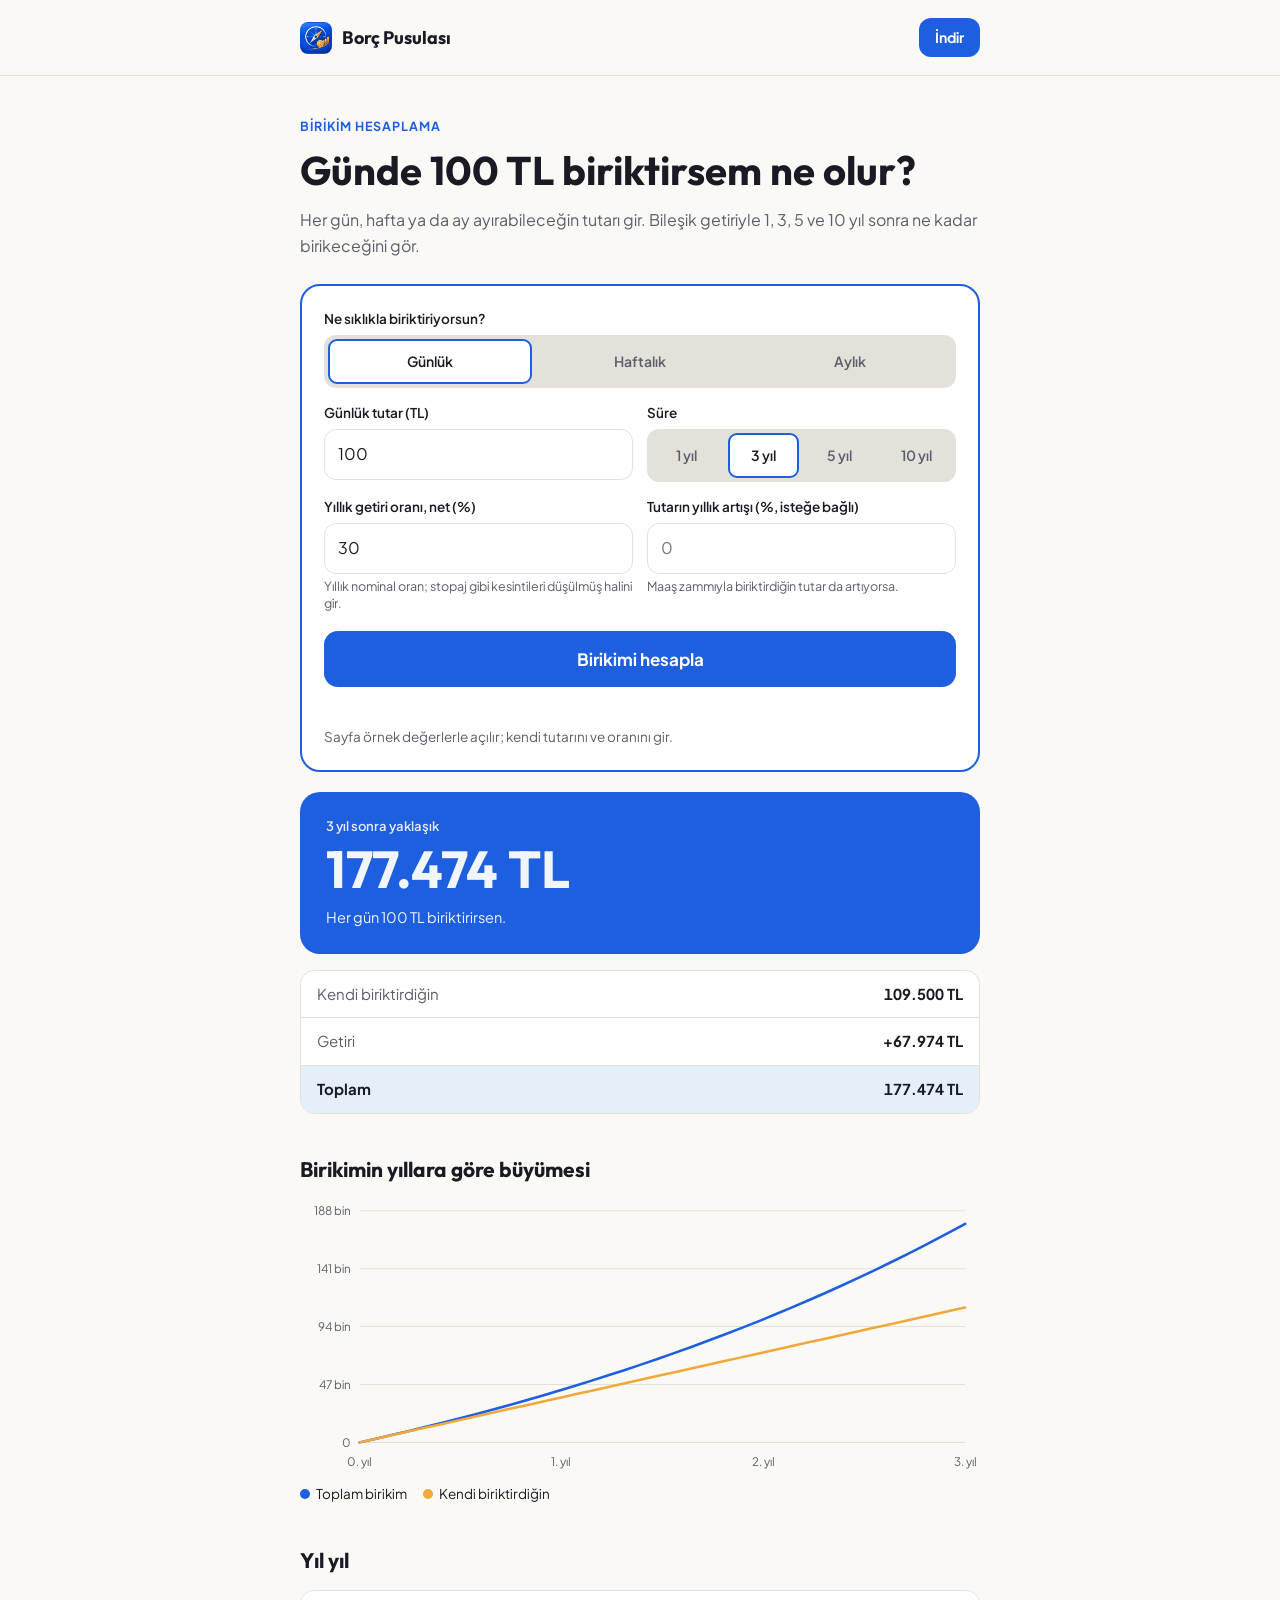
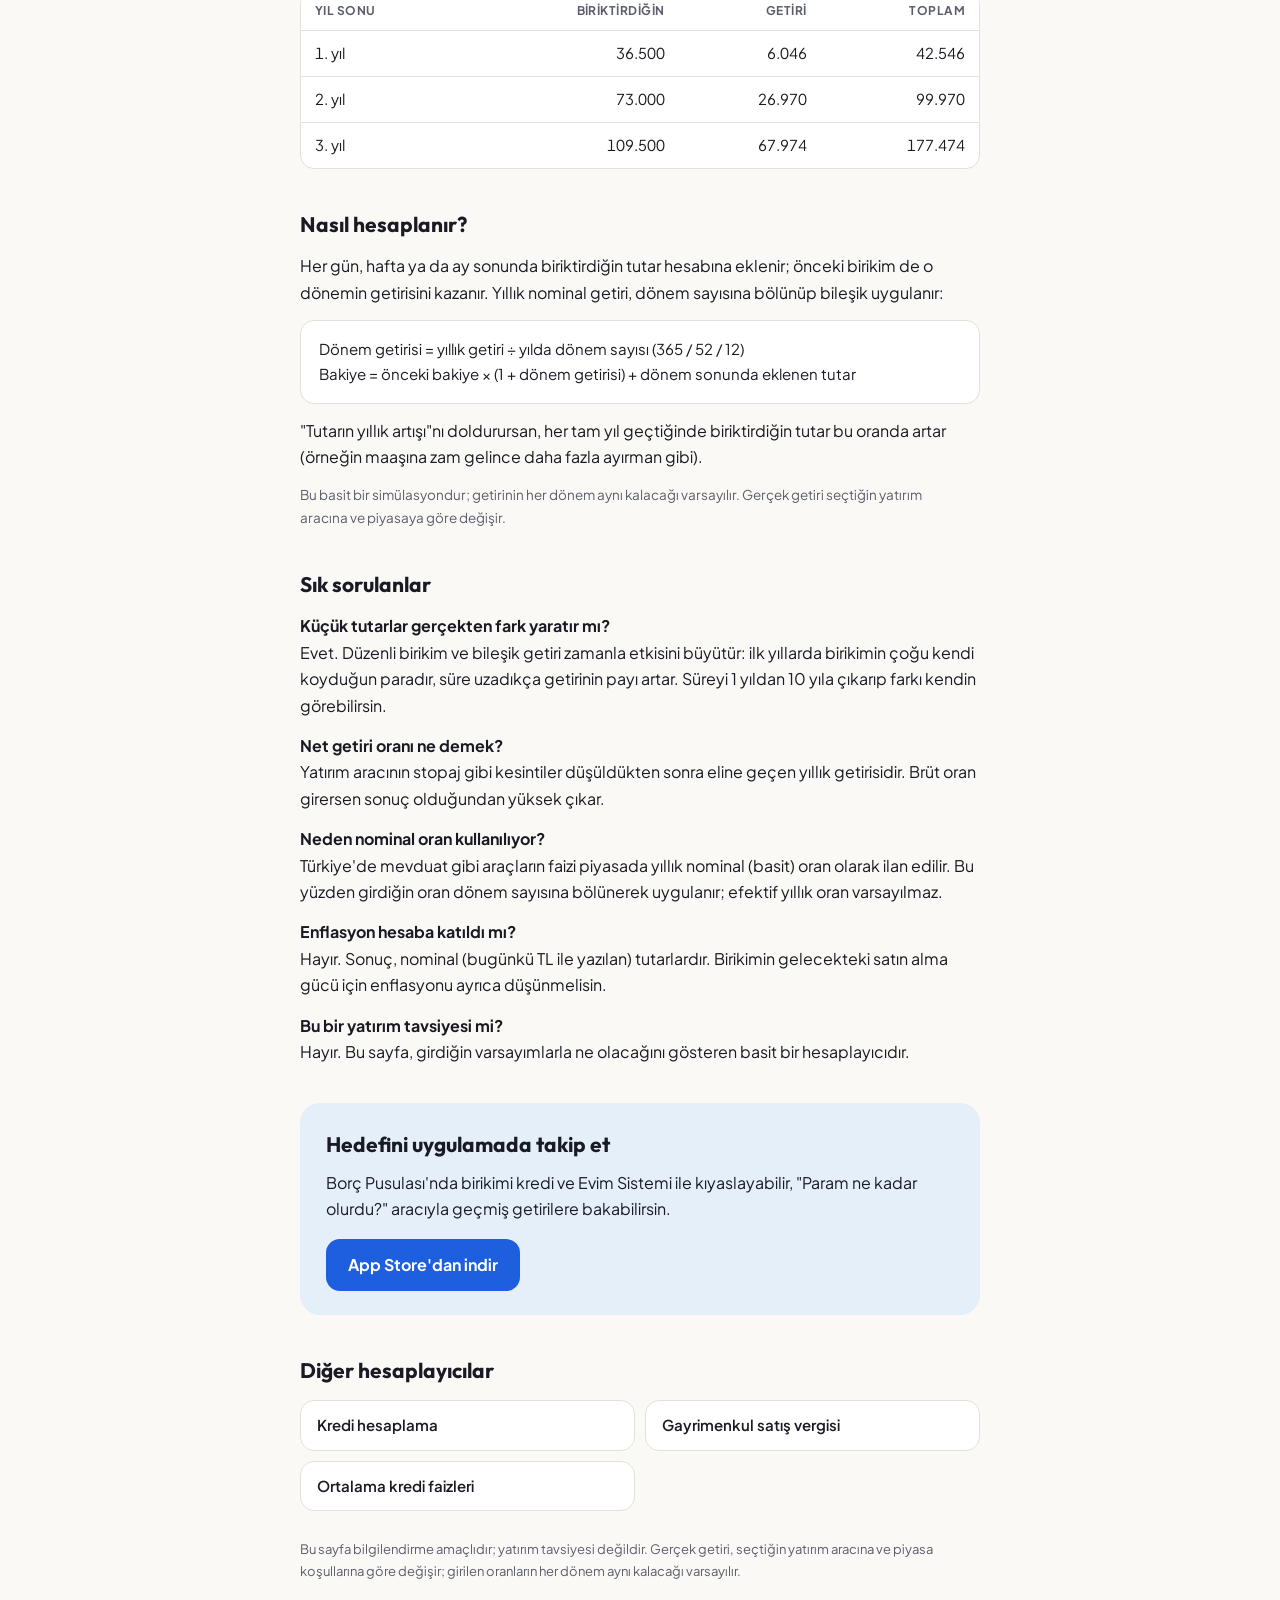
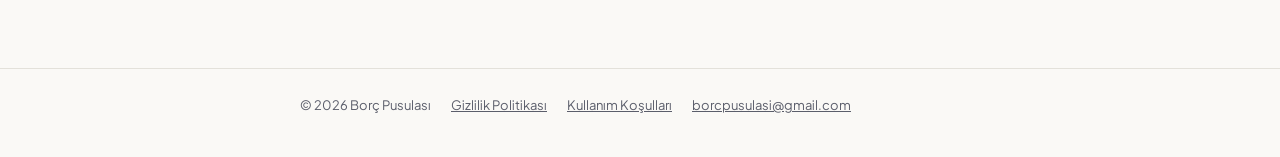
==== biriktirsem-ne-olur/index.html @ 0c84ce23 "Add free calculator pages: loan, property sale tax, savings, average credit rates Co-Authored-By: Cl" ====
<!doctype html>
<html lang="tr">
<head>
<meta charset="utf-8">
<meta name="viewport" content="width=device-width, initial-scale=1">
<title>Biriktirsem ne olur? Günlük, haftalık, aylık birikim hesaplama | Borç Pusulası</title>
<meta name="description" content="Günlük, haftalık ya da aylık biriktirdiğin küçük tutarın bileşik getiriyle 1, 3, 5 ve 10 yıl sonra ne kadar olacağını hesapla. Grafik ve yıl yıl tablo.">
<link rel="canonical" href="https://borcpusulasi.com/biriktirsem-ne-olur/">
<meta property="og:type" content="website">
<meta property="og:title" content="Biriktirsem ne olur? Birikim hesaplama">
<meta property="og:description" content="Günlük, haftalık ya da aylık biriktirdiğin küçük tutarın bileşik getiriyle 1, 3, 5 ve 10 yıl sonra ne kadar olacağını hesapla. Grafik ve yıl yıl tablo.">
<meta property="og:url" content="https://borcpusulasi.com/biriktirsem-ne-olur/">
<meta property="og:image" content="https://borcpusulasi.com/img/share.jpg">
<meta property="og:locale" content="tr_TR">
<link rel="icon" type="image/png" href="/favicon.png">
<link rel="apple-touch-icon" href="/img/apple-touch-icon.png">
<meta name="theme-color" content="#1E5FE0">
<link rel="stylesheet" href="/css/tools.css">
<script type="application/ld+json">{"@context":"https://schema.org","@type":"FAQPage","mainEntity":[{"@type":"Question","name":"Küçük tutarlar gerçekten fark yaratır mı?","acceptedAnswer":{"@type":"Answer","text":"Evet. Düzenli birikim ve bileşik getiri zamanla etkisini büyütür: ilk yıllarda birikimin çoğu kendi koyduğun paradır, süre uzadıkça getirinin payı artar. Süreyi 1 yıldan 10 yıla çıkarıp farkı kendin görebilirsin."}},{"@type":"Question","name":"Net getiri oranı ne demek?","acceptedAnswer":{"@type":"Answer","text":"Yatırım aracının stopaj gibi kesintiler düşüldükten sonra eline geçen yıllık getirisidir. Brüt oran girersen sonuç olduğundan yüksek çıkar."}},{"@type":"Question","name":"Neden nominal oran kullanılıyor?","acceptedAnswer":{"@type":"Answer","text":"Türkiye'de mevduat gibi araçların faizi piyasada yıllık nominal (basit) oran olarak ilan edilir. Bu yüzden girdiğin oran dönem sayısına bölünerek uygulanır; efektif yıllık oran varsayılmaz."}},{"@type":"Question","name":"Enflasyon hesaba katıldı mı?","acceptedAnswer":{"@type":"Answer","text":"Hayır. Sonuç, nominal (bugünkü TL ile yazılan) tutarlardır. Birikimin gelecekteki satın alma gücü için enflasyonu ayrıca düşünmelisin."}},{"@type":"Question","name":"Bu bir yatırım tavsiyesi mi?","acceptedAnswer":{"@type":"Answer","text":"Hayır. Bu sayfa, girdiğin varsayımlarla ne olacağını gösteren basit bir hesaplayıcıdır."}}]}</script>
<script data-goatcounter="https://borcpusulasi.goatcounter.com/count" async src="//gc.zgo.at/count.js"></script>
</head>
<body>
<div class="top"><div class="wrap"><a class="brand" href="/"><img src="/img/icon-112.png" alt="" width="32" height="32">Borç Pusulası</a><a class="get" href="https://apps.apple.com/tr/app/bor%C3%A7-pusulas%C4%B1-kredi-evim/id6811901426?l=tr" data-goatcounter-click="top-biriktirsem-ne-olur" data-goatcounter-title="İndir (biriktirsem-ne-olur)">İndir</a></div></div>
<main>
  <div class="wrap">
    <p class="kicker">Birikim hesaplama</p>
    <h1>Günde 100 TL biriktirsem ne olur?</h1>
    <p class="lead">Her gün, hafta ya da ay ayırabileceğin tutarı gir. Bileşik getiriyle 1, 3, 5 ve 10 yıl sonra ne kadar birikeceğini gör.</p>

    <form class="tool" id="f" onsubmit="return false" novalidate>
      <div class="fields">
        <div class="full">
          <label id="lPer">Ne sıklıkla biriktiriyorsun?</label>
          <div class="seg" id="per" role="group" aria-labelledby="lPer">
            <button type="button" data-v="daily" aria-pressed="true">Günlük</button>
            <button type="button" data-v="weekly" aria-pressed="false">Haftalık</button>
            <button type="button" data-v="monthly" aria-pressed="false">Aylık</button>
          </div>
        </div>
        <div>
          <label for="amt" id="amtL">Günlük tutar (TL)</label>
          <input id="amt" type="text" inputmode="numeric" autocomplete="off" value="100">
        </div>
        <div>
          <label id="lYr">Süre</label>
          <div class="seg" id="yr" role="group" aria-labelledby="lYr">
            <button type="button" data-v="1" aria-pressed="false">1 yıl</button>
            <button type="button" data-v="3" aria-pressed="true">3 yıl</button>
            <button type="button" data-v="5" aria-pressed="false">5 yıl</button>
            <button type="button" data-v="10" aria-pressed="false">10 yıl</button>
          </div>
        </div>
        <div>
          <label for="ret">Yıllık getiri oranı, net (%)</label>
          <input id="ret" type="text" inputmode="decimal" autocomplete="off" value="30">
          <span class="hint">Yıllık nominal oran; stopaj gibi kesintileri düşülmüş halini gir.</span>
        </div>
        <div>
          <label for="gro">Tutarın yıllık artışı (%, isteğe bağlı)</label>
          <input id="gro" type="text" inputmode="decimal" autocomplete="off" placeholder="0">
          <span class="hint">Maaş zammıyla biriktirdiğin tutar da artıyorsa.</span>
        </div>
      </div>
      <button class="btn calc" type="submit">Birikimi hesapla</button>
      <p class="err" id="err" role="alert"></p>
      <p class="note" style="margin:8px 0 0">Sayfa örnek değerlerle açılır; kendi tutarını ve oranını gir.</p>
    </form>

    <div class="result" id="res">
      <div class="answer">
        <p class="lbl" id="aLbl"></p>
        <p class="big" id="aBig"></p>
        <p id="aSub"></p>
      </div>
      <div class="kv" id="kv"></div>

      <h2>Birikimin yıllara göre büyümesi</h2>
      <svg class="chart" id="chart" role="img" aria-label="Birikimin yıllara göre büyümesi grafiği"></svg>
      <div class="legend"><span><i style="background:var(--blue)"></i>Toplam birikim</span><span><i style="background:var(--gold)"></i>Kendi biriktirdiğin</span></div>

      <h2>Yıl yıl</h2>
      <div class="tablewrap">
        <table>
          <thead><tr><th>Yıl sonu</th><th>Biriktirdiğin</th><th>Getiri</th><th>Toplam</th></tr></thead>
          <tbody id="yrows"></tbody>
        </table>
      </div>
    </div>

    <h2>Nasıl hesaplanır?</h2>
    <p>Her gün, hafta ya da ay sonunda biriktirdiğin tutar hesabına eklenir; önceki birikim de o dönemin getirisini kazanır. Yıllık nominal getiri, dönem sayısına bölünüp bileşik uygulanır:</p>
    <div class="formula">Dönem getirisi = yıllık getiri ÷ yılda dönem sayısı (365 / 52 / 12)<br>Bakiye = önceki bakiye × (1 + dönem getirisi) + dönem sonunda eklenen tutar</div>
    <p>"Tutarın yıllık artışı"nı doldurursan, her tam yıl geçtiğinde biriktirdiğin tutar bu oranda artar (örneğin maaşına zam gelince daha fazla ayırman gibi).</p>
    <p class="note">Bu basit bir simülasyondur; getirinin her dönem aynı kalacağı varsayılır. Gerçek getiri seçtiğin yatırım aracına ve piyasaya göre değişir.</p>

    <h2>Sık sorulanlar</h2>
    <p><strong>Küçük tutarlar gerçekten fark yaratır mı?</strong><br>Evet. Düzenli birikim ve bileşik getiri zamanla etkisini büyütür: ilk yıllarda birikimin çoğu kendi koyduğun paradır, süre uzadıkça getirinin payı artar. Süreyi 1 yıldan 10 yıla çıkarıp farkı kendin görebilirsin.</p>
    <p><strong>Net getiri oranı ne demek?</strong><br>Yatırım aracının stopaj gibi kesintiler düşüldükten sonra eline geçen yıllık getirisidir. Brüt oran girersen sonuç olduğundan yüksek çıkar.</p>
    <p><strong>Neden nominal oran kullanılıyor?</strong><br>Türkiye'de mevduat gibi araçların faizi piyasada yıllık nominal (basit) oran olarak ilan edilir. Bu yüzden girdiğin oran dönem sayısına bölünerek uygulanır; efektif yıllık oran varsayılmaz.</p>
    <p><strong>Enflasyon hesaba katıldı mı?</strong><br>Hayır. Sonuç, nominal (bugünkü TL ile yazılan) tutarlardır. Birikimin gelecekteki satın alma gücü için enflasyonu ayrıca düşünmelisin.</p>
    <p><strong>Bu bir yatırım tavsiyesi mi?</strong><br>Hayır. Bu sayfa, girdiğin varsayımlarla ne olacağını gösteren basit bir hesaplayıcıdır.</p>

    <div class="cta">
      <h2>Hedefini uygulamada takip et</h2>
      <p>Borç Pusulası'nda birikimi kredi ve Evim Sistemi ile kıyaslayabilir, "Param ne kadar olurdu?" aracıyla geçmiş getirilere bakabilirsin.</p>
      <a class="btn" href="https://apps.apple.com/tr/app/bor%C3%A7-pusulas%C4%B1-kredi-evim/id6811901426?l=tr" data-goatcounter-click="cta-biriktirsem-ne-olur" data-goatcounter-title="App Store (biriktirsem-ne-olur)">App Store'dan indir</a>
    </div>

    <h2>Diğer hesaplayıcılar</h2>
    <div class="related">
        <a href="/kredi-hesaplama/">Kredi hesaplama</a>
        <a href="/gayrimenkul-satis-vergisi/">Gayrimenkul satış vergisi</a>
        <a href="/ortalama-kredi-faizleri/">Ortalama kredi faizleri</a>
    </div>

    <p class="legal">Bu sayfa bilgilendirme amaçlıdır; yatırım tavsiyesi değildir. Gerçek getiri, seçtiğin yatırım aracına ve piyasa koşullarına göre değişir; girilen oranların her dönem aynı kalacağı varsayılır.</p>
  </div>
</main>
<footer>
  <div class="wrap">
    <span>© 2026 Borç Pusulası</span>
    <a href="/gizlilik/">Gizlilik Politikası</a>
    <a href="/kosullar/">Kullanım Koşulları</a>
    <a href="mailto:borcpusulasi@gmail.com">borcpusulasi@gmail.com</a>
  </div>
</footer>
<script src="/js/tools.js"></script>
<script>
(function () {
  var $ = BP.byId, period = 'daily', years = 3;
  BP.money($('amt'));
  var LABEL = { daily: 'Günlük tutar (TL)', weekly: 'Haftalık tutar (TL)', monthly: 'Aylık tutar (TL)' };
  var PER_TXT = { daily: 'gün', weekly: 'hafta', monthly: 'ay' };
  BP.seg($('per'), function (v) { period = v; $('amtL').textContent = LABEL[v]; calc(); });
  BP.seg($('yr'), function (v) { years = Number(v); calc(); });
  function row(k, v, cls) { return '<div' + (cls ? ' class="' + cls + '"' : '') + '><span class="k">' + k + '</span><span class="v">' + v + '</span></div>'; }
  function calc() {
    var amt = BP.num($('amt').value), ret = BP.num($('ret').value), gro = BP.num($('gro').value) || 0;
    var err = $('err'), res = $('res'); err.textContent = '';
    if (!(amt > 0) || !(ret >= 0)) { res.classList.remove('on'); err.textContent = 'Tutarı ve yıllık getiri oranını gir.'; return; }
    if (ret > 500 || gro > 500) { res.classList.remove('on'); err.textContent = 'Oranlar çok yüksek görünüyor.'; return; }
    var R = BP.accumulate(amt, period, ret, gro, years);
    $('aLbl').textContent = years + ' yıl sonra yaklaşık';
    $('aBig').textContent = BP.tl(R.futureValue);
    $('aSub').textContent = 'Her ' + PER_TXT[period] + ' ' + BP.tl(amt) + ' biriktirirsen.';
    $('kv').innerHTML = row('Kendi biriktirdiğin', BP.tl(R.contributed)) + row('Getiri', '+' + BP.tl(R.growth)) + row('Toplam', BP.tl(R.futureValue), 'tot');
    var tot = R.series.map(function (p) { return [p.year, p.balance]; }), own = R.series.map(function (p) { return [p.year, p.contributed]; });
    BP.lineChart($('chart'), [{ color: 'var(--blue)', points: tot }, { color: 'var(--gold)', points: own }], {
      yMin: 0,
      yFmt: function (v) { return v >= 1e6 ? BP.fmt(v / 1e6, 1) + ' Mn' : v >= 1e3 ? BP.fmt(v / 1e3, 0) + ' bin' : BP.fmt(v, 0); },
      xTicks: function (a, b) { var t = []; for (var y = 0; y <= b; y += b > 5 ? 2 : 1) t.push({ x: y, label: y + '. yıl' }); return t; }
    });
    $('yrows').innerHTML = R.series.filter(function (p) { return p.year >= 1 && p.year === Math.floor(p.year); }).map(function (p) {
      return '<tr><td>' + p.year + '. yıl</td><td>' + BP.fmt(p.contributed) + '</td><td>' + BP.fmt(p.balance - p.contributed) + '</td><td>' + BP.fmt(p.balance) + '</td></tr>';
    }).join('');
    res.classList.add('on');
  }
  $('f').addEventListener('submit', function () { calc(); $('res').scrollIntoView({ behavior: 'smooth', block: 'start' }); });
  ['amt', 'ret', 'gro'].forEach(function (id) { $(id).addEventListener('input', function () { if ($('res').classList.contains('on')) calc(); }); });
  calc();
})();
</script>
</body>
</html>
---- css/tools.css ----
@font-face { font-family: 'Outfit'; src: url(/fonts/Outfit_700Bold.ttf) format('truetype'); font-weight: 700; font-display: swap; }
@font-face { font-family: 'Jakarta'; src: url(/fonts/PlusJakartaSans_400Regular.ttf) format('truetype'); font-weight: 400; font-display: swap; }
@font-face { font-family: 'Jakarta'; src: url(/fonts/PlusJakartaSans_600SemiBold.ttf) format('truetype'); font-weight: 600; font-display: swap; }
@font-face { font-family: 'Jakarta'; src: url(/fonts/PlusJakartaSans_700Bold.ttf) format('truetype'); font-weight: 700; font-display: swap; }
:root { --bg:#FAF9F6; --surface:#FFFFFF; --ink:#191A23; --ink-soft:#5B5E6B; --blue:#1E5FE0; --blue-soft:#E4EFF9; --gold:#F2A93B; --gold-ink:#A95F08; --gold-soft:#F6E4B9; --red:#B8323F; --green:#1B7F4B; --line:#E3E1DA; --field:#FFFFFF; }
@media (prefers-color-scheme: dark) {
  :root { --bg:#121212; --surface:#1A1A1A; --ink:#FFFFFF; --ink-soft:#A8A8A8; --blue:#3F7CE8; --blue-soft:#1F2C45; --gold-ink:#F2A93B; --gold-soft:#3A2F18; --red:#E4707B; --green:#4CC38A; --line:#2B2B2B; --field:#121212; }
}
* { box-sizing: border-box; }
body { margin:0; background:var(--bg); color:var(--ink); font-family:'Jakarta', -apple-system, 'Segoe UI', sans-serif; line-height:1.65; -webkit-font-smoothing:antialiased; }
a { color: var(--blue); }
.wrap { max-width: 720px; margin: 0 auto; padding-inline: 20px; }
.top { padding-block: 18px; border-bottom: 1px solid var(--line); }
.top .wrap { display:flex; align-items:center; justify-content:space-between; gap:12px; }
.top a.brand { display:inline-flex; align-items:center; gap:10px; color:var(--ink); text-decoration:none; font-family:'Outfit', sans-serif; font-weight:700; font-size:18px; }
.top img { width:32px; height:32px; border-radius:8px; }
.top a.get { font-size:14px; font-weight:700; text-decoration:none; background:var(--blue); color:#fff; padding:8px 16px; border-radius:12px; white-space:nowrap; }
main { padding-block: 40px 72px; }
.kicker { font-size:12.5px; font-weight:700; letter-spacing:.08em; text-transform:uppercase; color:var(--blue); margin:0 0 10px; }
h1 { font-family:'Outfit', sans-serif; font-weight:700; font-size:clamp(28px,5vw,40px); line-height:1.15; margin:0 0 14px; text-wrap:balance; }
h2 { font-family:'Outfit', sans-serif; font-weight:700; font-size:21px; margin:38px 0 12px; }
p { font-size:16px; margin:0 0 14px; max-width:64ch; }
.lead { color:var(--ink-soft); margin-bottom:24px; }
.updated { font-size:13.5px; color:var(--ink-soft); margin:0 0 24px; }
.note { font-size:13.5px; color:var(--ink-soft); }

/* Hesaplayıcı */
.tool { background:var(--surface); border:2.5px solid var(--blue); border-radius:20px; padding:22px; margin:0 0 20px; }
.fields { display:grid; grid-template-columns:1fr 1fr; gap:14px 14px; }
.fields .full { grid-column:1 / -1; }
@media (max-width:520px) { .fields { grid-template-columns:1fr; } }
label { display:block; font-size:13.5px; font-weight:600; margin:0 0 5px; }
.hint { display:block; font-size:12.5px; color:var(--ink-soft); font-weight:400; margin-top:4px; line-height:1.4; }
input[type=text], input[type=number], input[type=date], select { width:100%; font:inherit; font-size:16px; padding:11px 13px; border:1.5px solid var(--line); border-radius:12px; background:var(--field); color:var(--ink); -webkit-appearance:none; appearance:none; min-height:46px; }
select { background-image: linear-gradient(45deg, transparent 50%, var(--ink-soft) 50%), linear-gradient(135deg, var(--ink-soft) 50%, transparent 50%); background-position: calc(100% - 20px) 20px, calc(100% - 15px) 20px; background-size:5px 5px; background-repeat:no-repeat; padding-right:36px; }
input:focus-visible, select:focus-visible, button:focus-visible, summary:focus-visible { outline:3px solid var(--gold); outline-offset:2px; }
.seg { display:flex; gap:6px; background:var(--line); padding:4px; border-radius:12px; }
.seg button { flex:1; font:inherit; font-size:14px; font-weight:600; padding:9px 6px; border:2px solid transparent; border-radius:9px; background:transparent; color:var(--ink-soft); cursor:pointer; }
.seg button[aria-pressed=true] { background:var(--surface); color:var(--ink); border-color:var(--blue); }
details.adv { margin-top:16px; }
details.adv summary { cursor:pointer; font-size:14px; font-weight:700; color:var(--blue); }
details.adv .fields { margin-top:14px; }
.err { color:var(--red); font-size:14px; font-weight:600; margin:14px 0 0; min-height:1.2em; }

.answer { background:var(--blue); color:#fff; border-radius:20px; padding:24px 26px; margin:0 0 8px; }
.answer .lbl { font-size:13px; font-weight:600; opacity:.88; margin:0 0 4px; }
.answer .big { font-family:'Outfit', sans-serif; font-weight:700; font-size:clamp(34px,8vw,52px); line-height:1.08; margin:0 0 8px; overflow-wrap:anywhere; }
.answer p { font-size:14.5px; margin:0; opacity:.94; }
.answer.good { background:var(--green); }
.answer.warn { background:var(--gold); color:#191A23; }
.kv { margin:16px 0 0; border:1px solid var(--line); border-radius:14px; background:var(--surface); overflow:hidden; }
.kv div { display:flex; justify-content:space-between; gap:16px; padding:11px 16px; border-bottom:1px solid var(--line); font-size:15px; }
.kv div:last-child { border-bottom:none; }
.kv .k { color:var(--ink-soft); }
.kv .v { font-weight:700; text-align:right; font-variant-numeric:tabular-nums; }
.kv .tot { background:var(--blue-soft); }
.kv .tot .k { color:var(--ink); font-weight:700; }
.result { display:none; }
.result.on { display:block; }
.tablewrap { overflow-x:auto; border:1px solid var(--line); border-radius:14px; background:var(--surface); max-height:420px; overflow-y:auto; }
table { width:100%; border-collapse:collapse; font-size:15px; }
th, td { text-align:right; padding:10px 14px; border-bottom:1px solid var(--line); white-space:nowrap; font-variant-numeric:tabular-nums; }
th:first-child, td:first-child { text-align:left; }
th { font-size:12px; letter-spacing:.04em; text-transform:uppercase; color:var(--ink-soft); position:sticky; top:0; background:var(--surface); }
tr:last-child td { border-bottom:none; }
tr.now td { background:var(--blue-soft); font-weight:700; }
@media (max-width:480px) { th, td { padding:9px 9px; font-size:14px; } }
.formula { background:var(--surface); border:1px solid var(--line); border-radius:14px; padding:16px 18px; font-size:15px; margin:0 0 14px; }
.chart { width:100%; height:auto; display:block; }
.chart text { fill:var(--ink-soft); font-size:11px; font-family:'Jakarta', sans-serif; }
.legend { display:flex; flex-wrap:wrap; gap:6px 16px; margin:8px 0 0; font-size:13.5px; }
.legend i { display:inline-block; width:10px; height:10px; border-radius:50%; margin-right:6px; }
.cta { background:var(--blue-soft); border-radius:20px; padding:24px 26px; margin:38px 0 0; }
.cta h2 { margin:0 0 8px; }
.cta p { margin:0 0 16px; }
.btn { display:inline-block; background:var(--blue); color:#fff; text-decoration:none; padding:13px 22px; border-radius:14px; border:0; font:inherit; font-weight:700; cursor:pointer; }
.btn.calc { width:100%; margin-top:18px; font-size:17px; padding:14px 22px; }
.related { display:grid; grid-template-columns:1fr 1fr; gap:10px; margin-top:12px; }
@media (max-width:520px) { .related { grid-template-columns:1fr; } }
.related a { display:block; padding:12px 16px; border:1.5px solid var(--line); border-radius:14px; background:var(--surface); text-decoration:none; color:var(--ink); font-weight:600; font-size:15px; }
.related a:hover { border-color:var(--blue); }
footer { border-top:1px solid var(--line); padding-block:26px 40px; font-size:13px; color:var(--ink-soft); }
footer .wrap { display:flex; flex-wrap:wrap; gap:8px 20px; align-items:center; }
footer a { color:var(--ink-soft); }
.legal { font-size:13px; color:var(--ink-soft); margin-top:28px; }
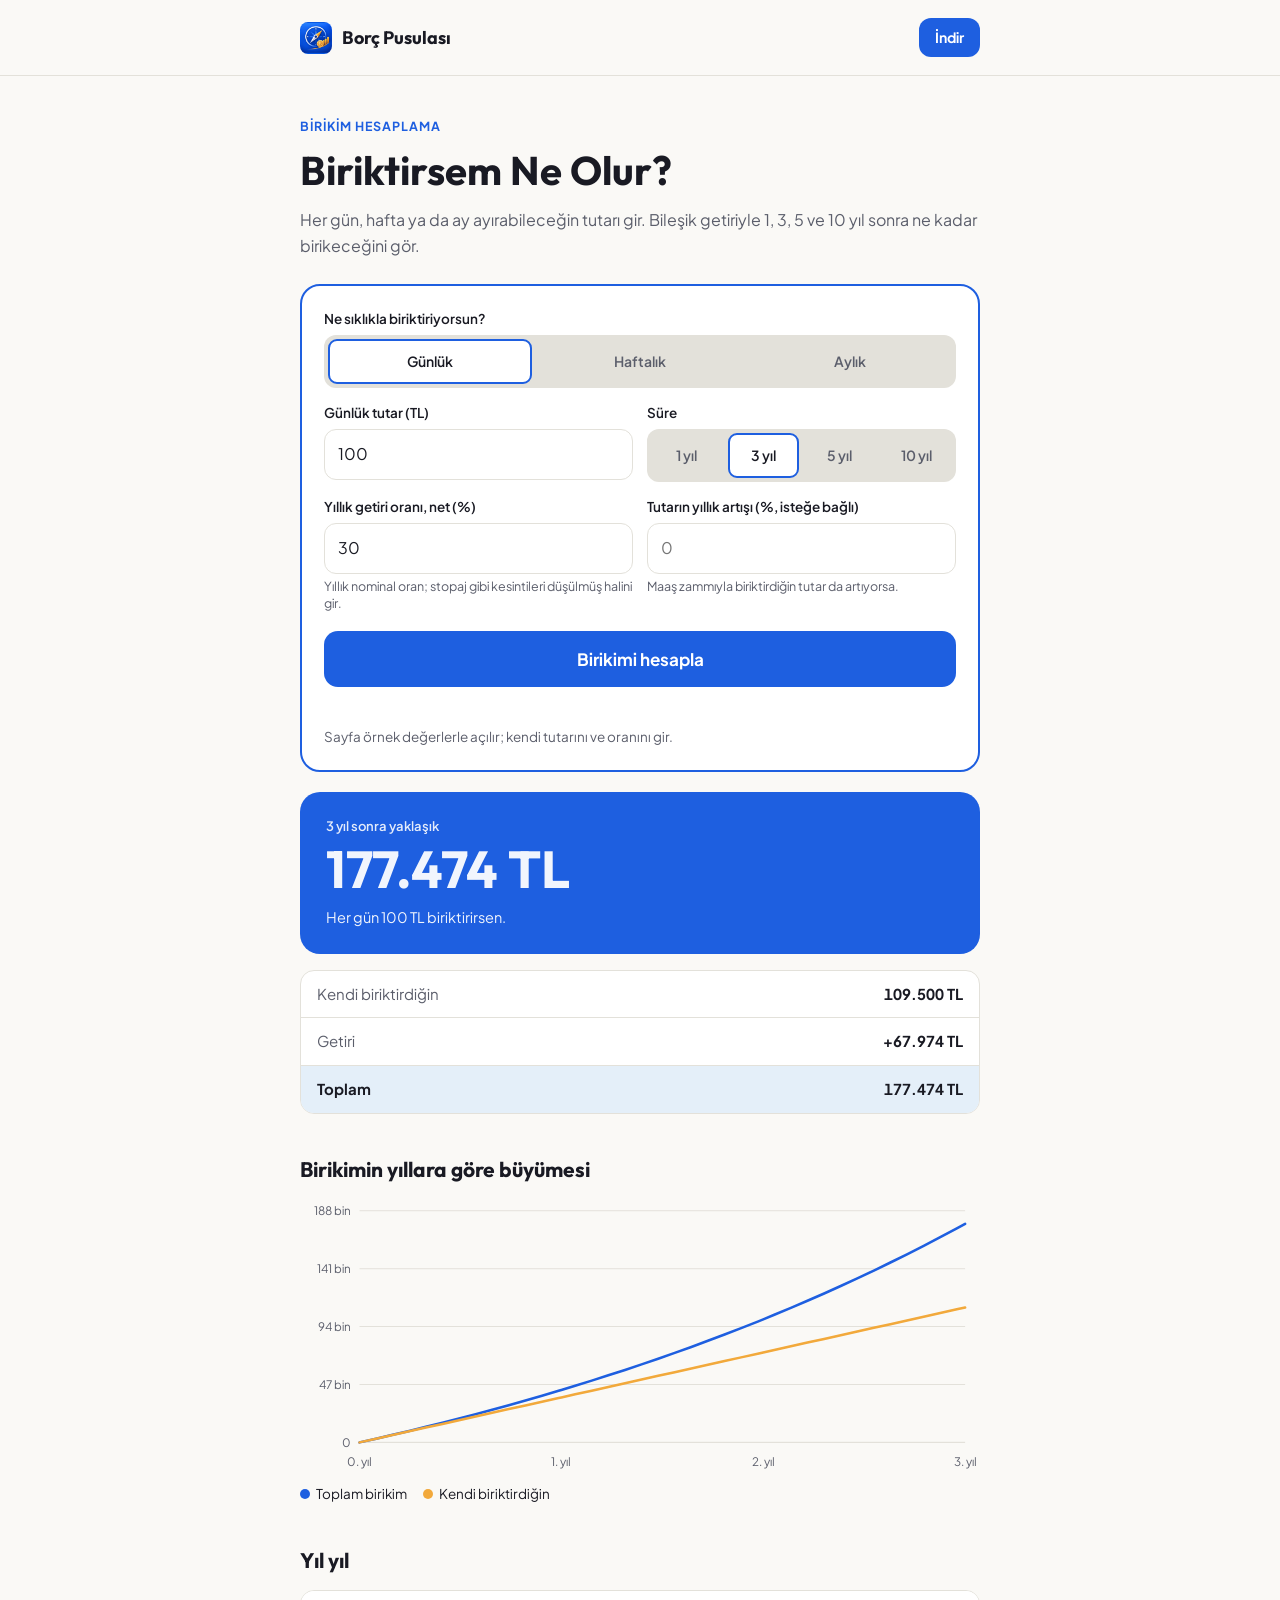
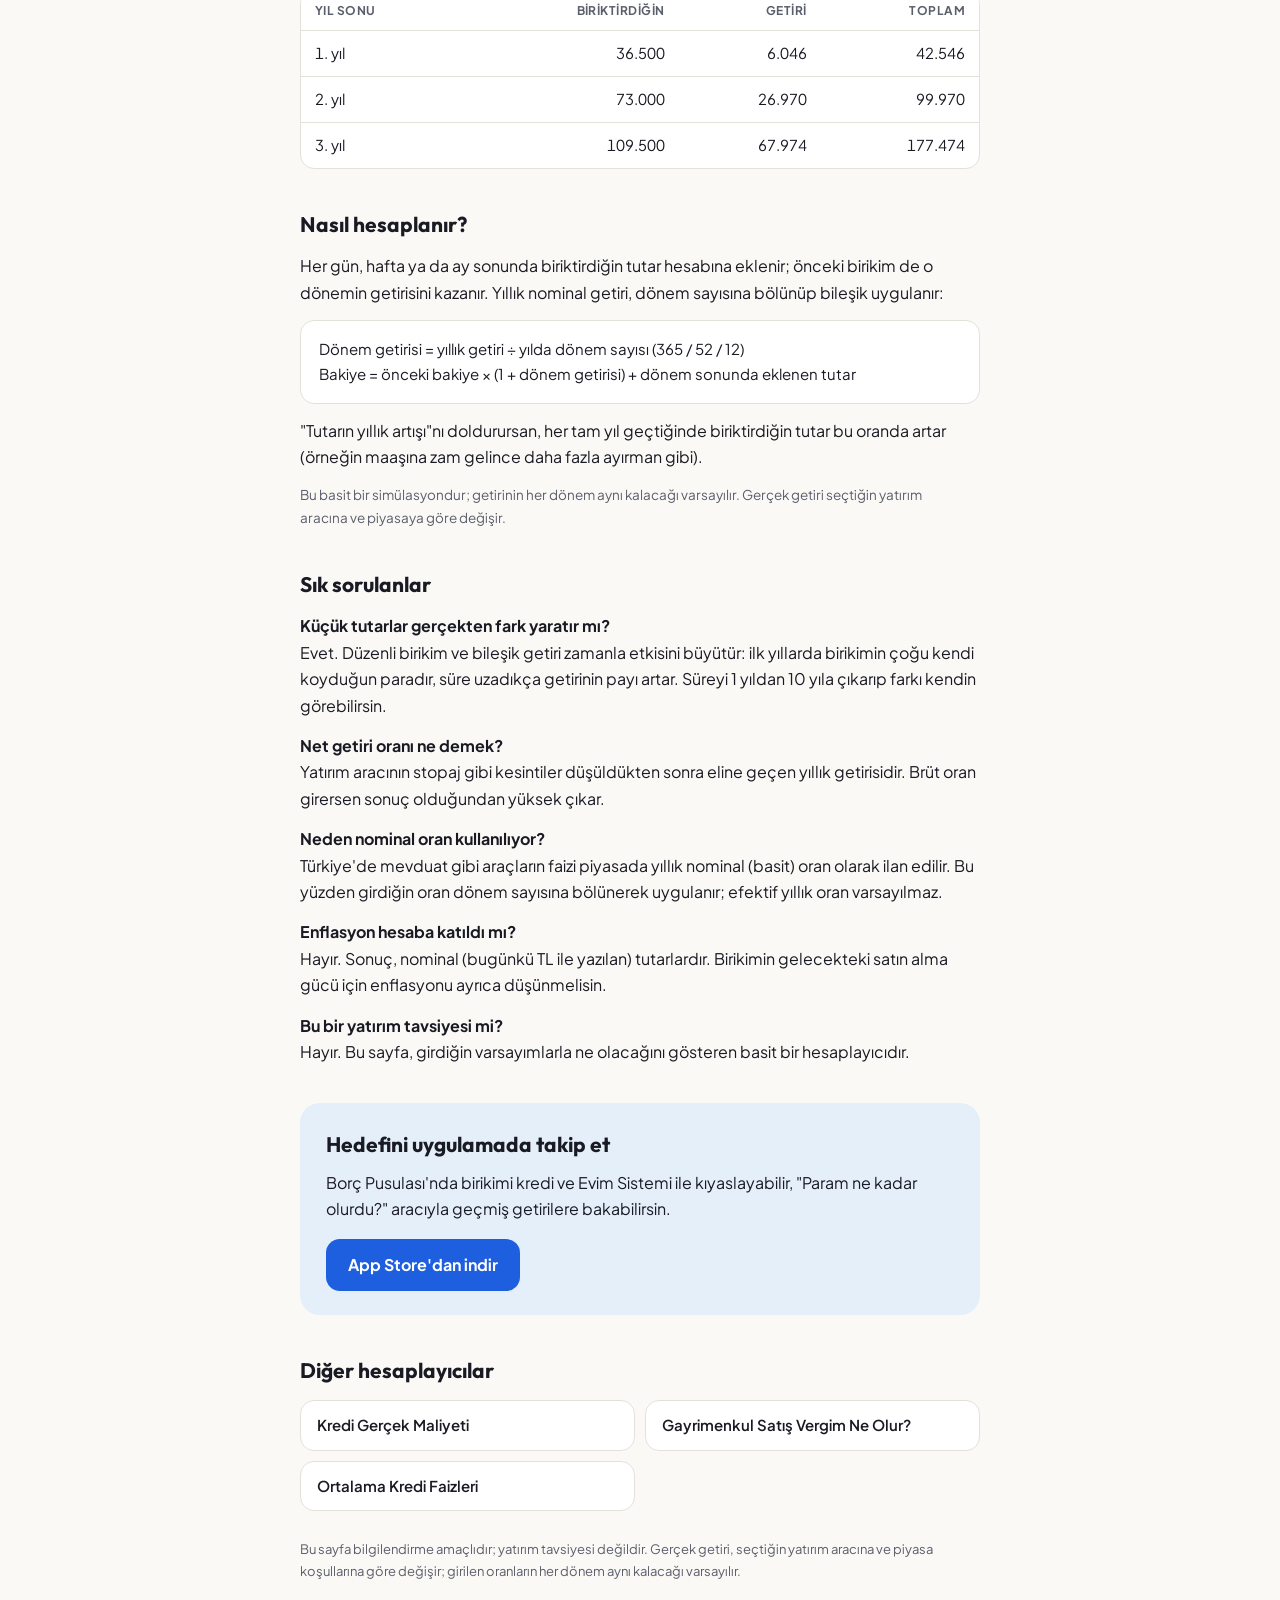
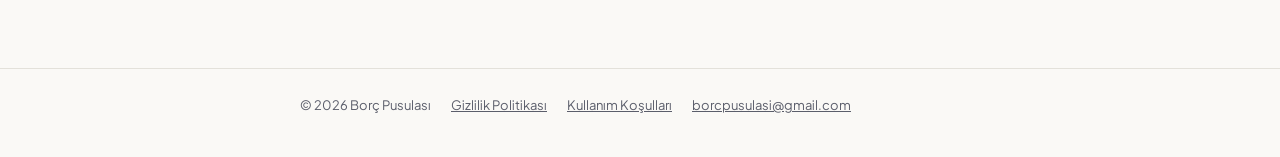
==== commit fbb725c9: "Use the app's titles for the calculator pages and add them to the home footer Co-Authored-By: Claude" ====
--- a/biriktirsem-ne-olur/index.html
+++ b/biriktirsem-ne-olur/index.html
@@ -3,11 +3,11 @@
 <head>
 <meta charset="utf-8">
 <meta name="viewport" content="width=device-width, initial-scale=1">
-<title>Biriktirsem ne olur? Günlük, haftalık, aylık birikim hesaplama | Borç Pusulası</title>
+<title>Biriktirsem Ne Olur? Günlük, haftalık, aylık birikim hesaplama | Borç Pusulası</title>
 <meta name="description" content="Günlük, haftalık ya da aylık biriktirdiğin küçük tutarın bileşik getiriyle 1, 3, 5 ve 10 yıl sonra ne kadar olacağını hesapla. Grafik ve yıl yıl tablo.">
 <link rel="canonical" href="https://borcpusulasi.com/biriktirsem-ne-olur/">
 <meta property="og:type" content="website">
-<meta property="og:title" content="Biriktirsem ne olur? Birikim hesaplama">
+<meta property="og:title" content="Biriktirsem Ne Olur?">
 <meta property="og:description" content="Günlük, haftalık ya da aylık biriktirdiğin küçük tutarın bileşik getiriyle 1, 3, 5 ve 10 yıl sonra ne kadar olacağını hesapla. Grafik ve yıl yıl tablo.">
 <meta property="og:url" content="https://borcpusulasi.com/biriktirsem-ne-olur/">
 <meta property="og:image" content="https://borcpusulasi.com/img/share.jpg">
@@ -24,7 +24,7 @@
 <main>
   <div class="wrap">
     <p class="kicker">Birikim hesaplama</p>
-    <h1>Günde 100 TL biriktirsem ne olur?</h1>
+    <h1>Biriktirsem Ne Olur?</h1>
     <p class="lead">Her gün, hafta ya da ay ayırabileceğin tutarı gir. Bileşik getiriyle 1, 3, 5 ve 10 yıl sonra ne kadar birikeceğini gör.</p>
 
     <form class="tool" id="f" onsubmit="return false" novalidate>
@@ -108,9 +108,9 @@
 
     <h2>Diğer hesaplayıcılar</h2>
     <div class="related">
-        <a href="/kredi-hesaplama/">Kredi hesaplama</a>
-        <a href="/gayrimenkul-satis-vergisi/">Gayrimenkul satış vergisi</a>
-        <a href="/ortalama-kredi-faizleri/">Ortalama kredi faizleri</a>
+        <a href="/kredi-hesaplama/">Kredi Gerçek Maliyeti</a>
+        <a href="/gayrimenkul-satis-vergisi/">Gayrimenkul Satış Vergim Ne Olur?</a>
+        <a href="/ortalama-kredi-faizleri/">Ortalama Kredi Faizleri</a>
     </div>
 
     <p class="legal">Bu sayfa bilgilendirme amaçlıdır; yatırım tavsiyesi değildir. Gerçek getiri, seçtiğin yatırım aracına ve piyasa koşullarına göre değişir; girilen oranların her dönem aynı kalacağı varsayılır.</p>
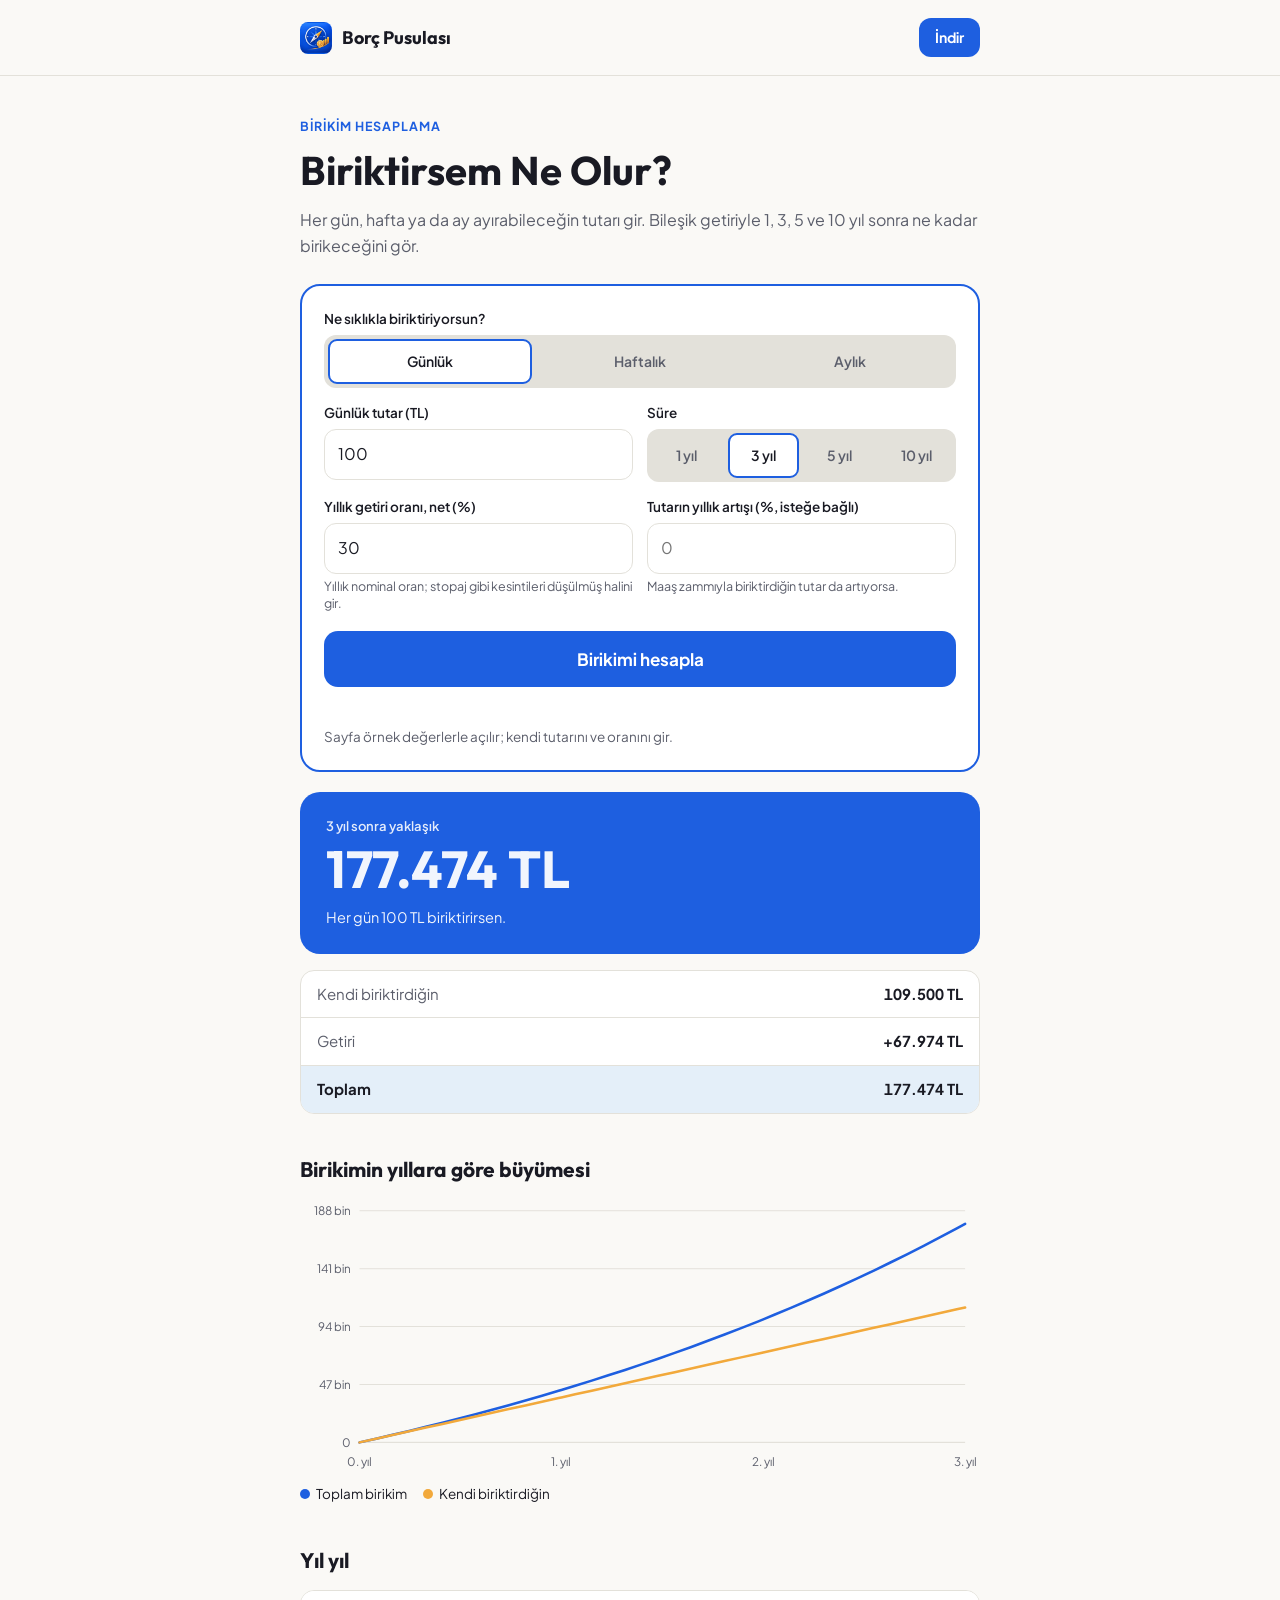
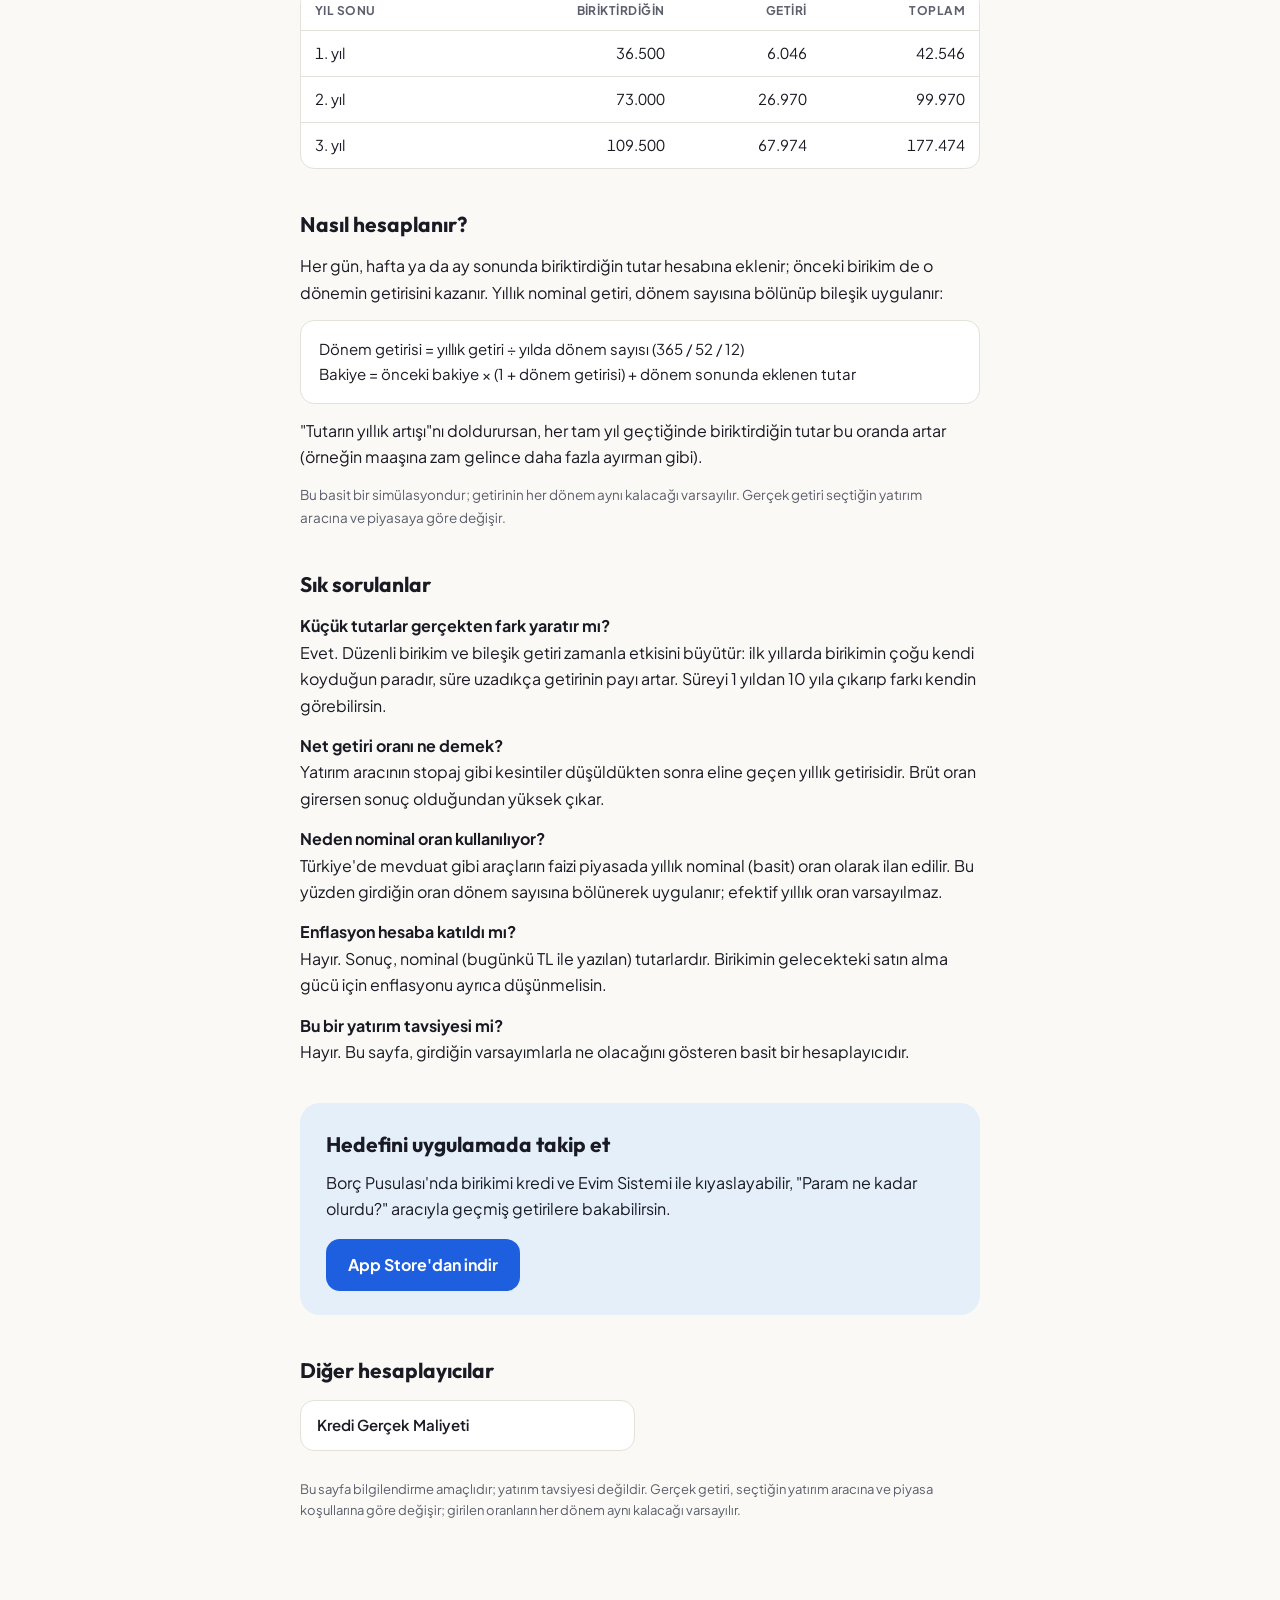
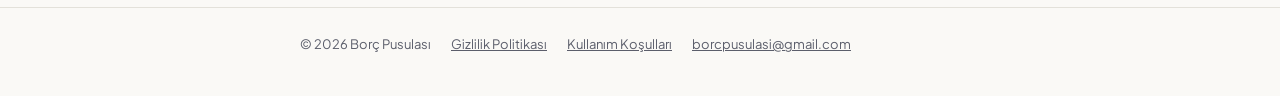
==== commit cd5c8ab3: "Remove the pages that need regularly refreshed data; keep loan and savings calculators Co-Authored-B" ====
--- a/biriktirsem-ne-olur/index.html
+++ b/biriktirsem-ne-olur/index.html
@@ -109,8 +109,6 @@
     <h2>Diğer hesaplayıcılar</h2>
     <div class="related">
         <a href="/kredi-hesaplama/">Kredi Gerçek Maliyeti</a>
-        <a href="/gayrimenkul-satis-vergisi/">Gayrimenkul Satış Vergim Ne Olur?</a>
-        <a href="/ortalama-kredi-faizleri/">Ortalama Kredi Faizleri</a>
     </div>
 
     <p class="legal">Bu sayfa bilgilendirme amaçlıdır; yatırım tavsiyesi değildir. Gerçek getiri, seçtiğin yatırım aracına ve piyasa koşullarına göre değişir; girilen oranların her dönem aynı kalacağı varsayılır.</p>
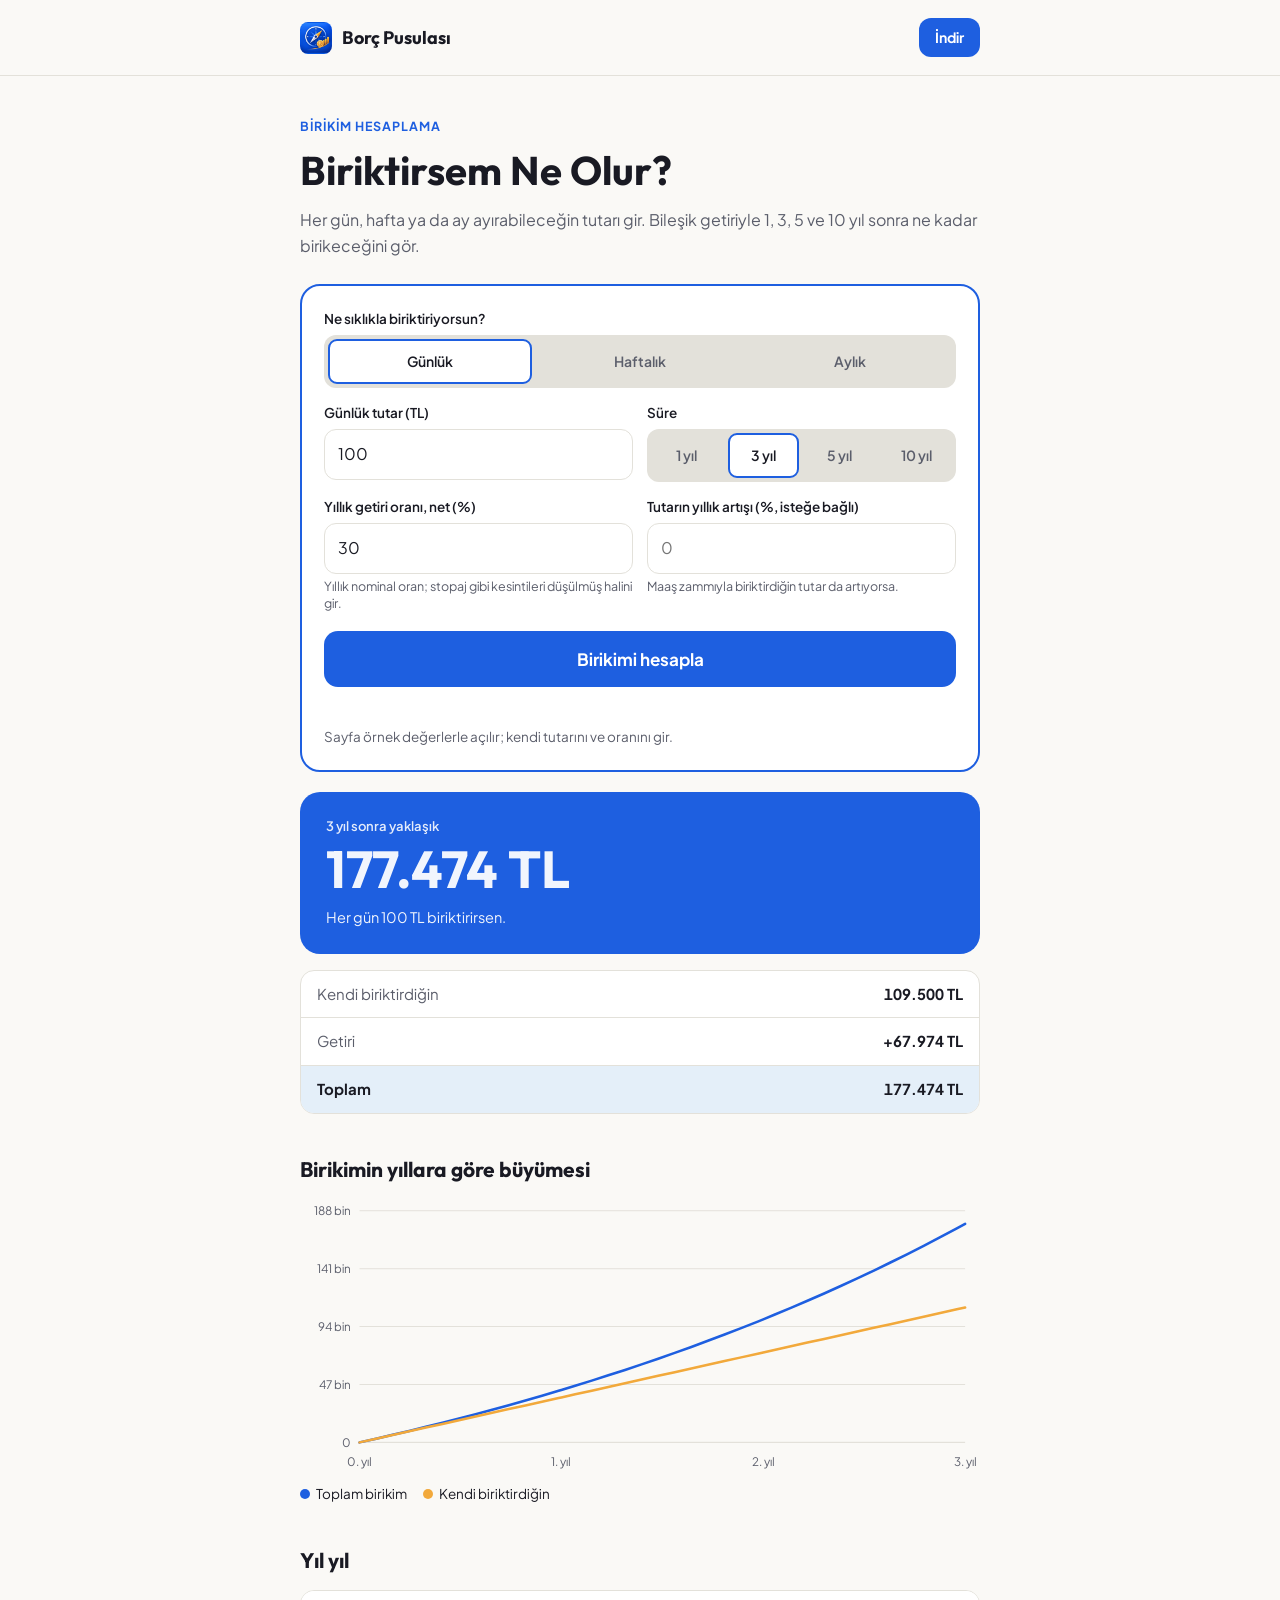
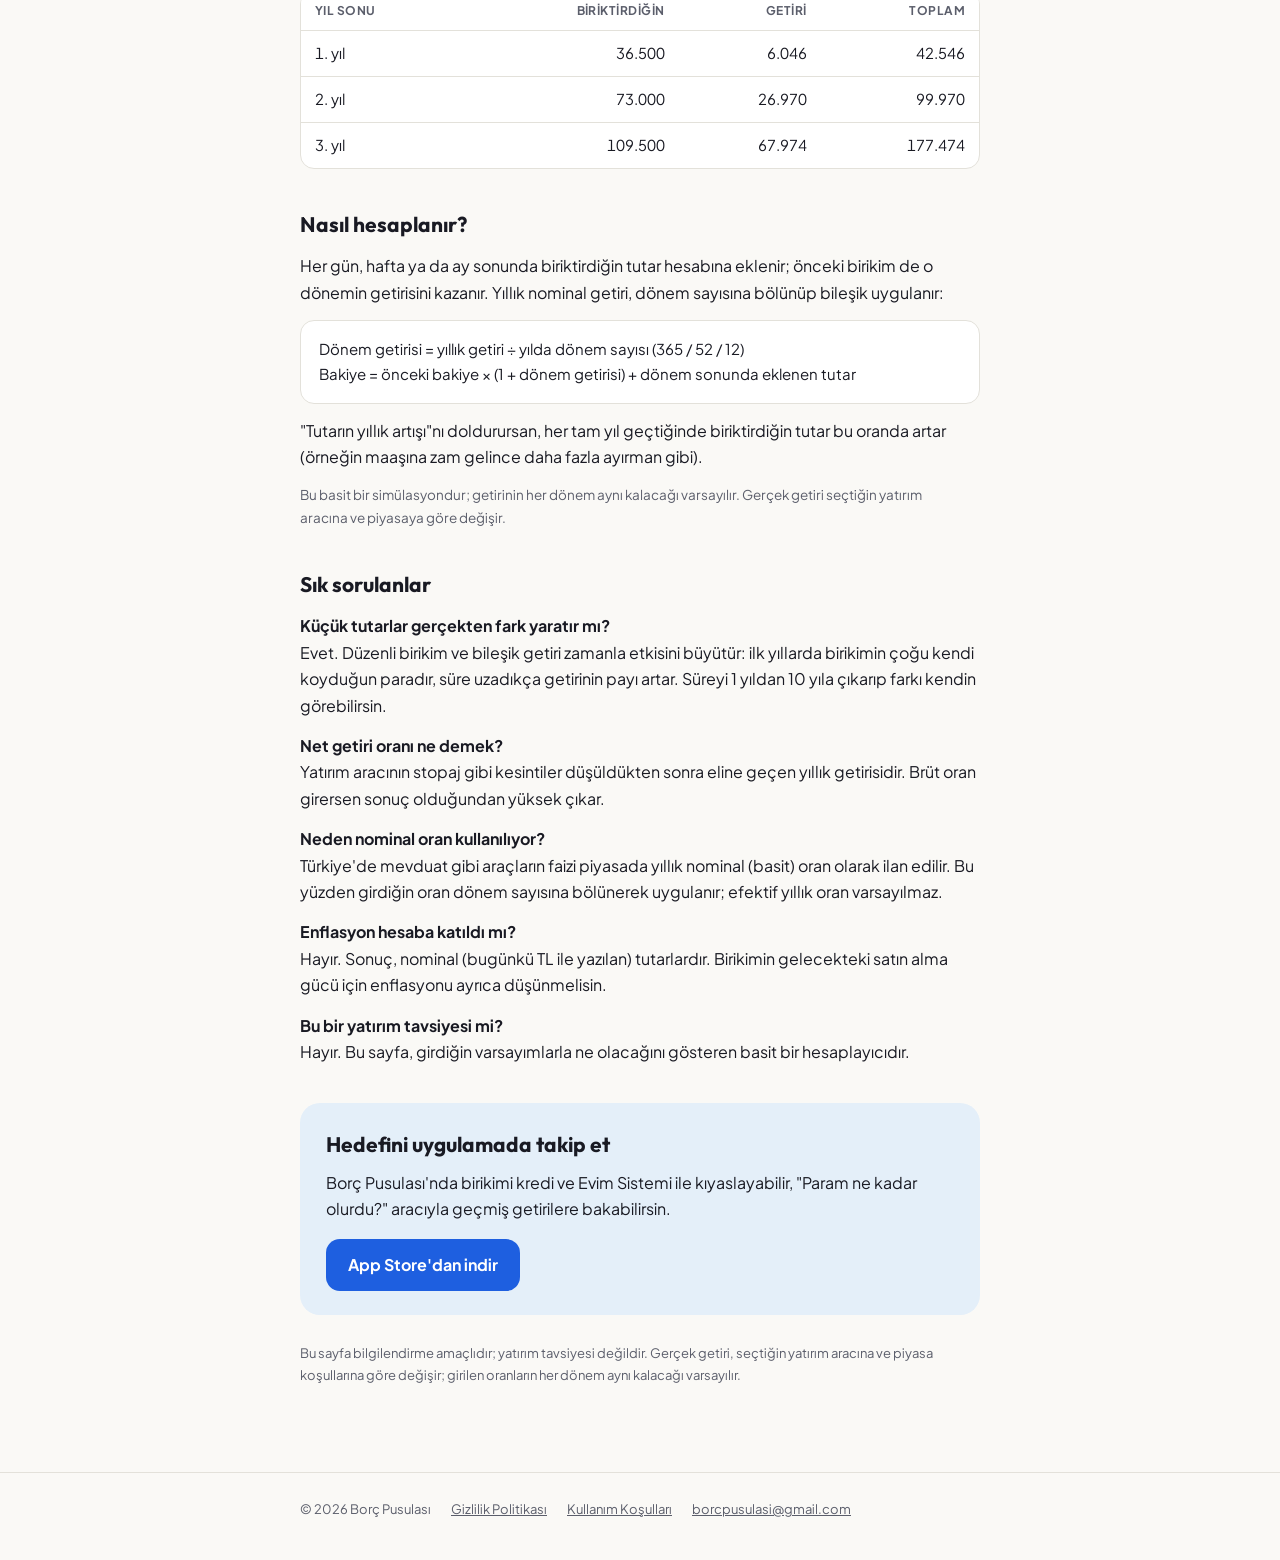
==== commit df3e3764: "Remove the loan calculator page from the site Co-Authored-By: Claude Sonnet 5.5 <noreply@anthropic.c" ====
--- a/biriktirsem-ne-olur/index.html
+++ b/biriktirsem-ne-olur/index.html
@@ -106,10 +106,6 @@
       <a class="btn" href="https://apps.apple.com/tr/app/bor%C3%A7-pusulas%C4%B1-kredi-evim/id6811901426?l=tr" data-goatcounter-click="cta-biriktirsem-ne-olur" data-goatcounter-title="App Store (biriktirsem-ne-olur)">App Store'dan indir</a>
     </div>
 
-    <h2>Diğer hesaplayıcılar</h2>
-    <div class="related">
-        <a href="/kredi-hesaplama/">Kredi Gerçek Maliyeti</a>
-    </div>
 
     <p class="legal">Bu sayfa bilgilendirme amaçlıdır; yatırım tavsiyesi değildir. Gerçek getiri, seçtiğin yatırım aracına ve piyasa koşullarına göre değişir; girilen oranların her dönem aynı kalacağı varsayılır.</p>
   </div>
